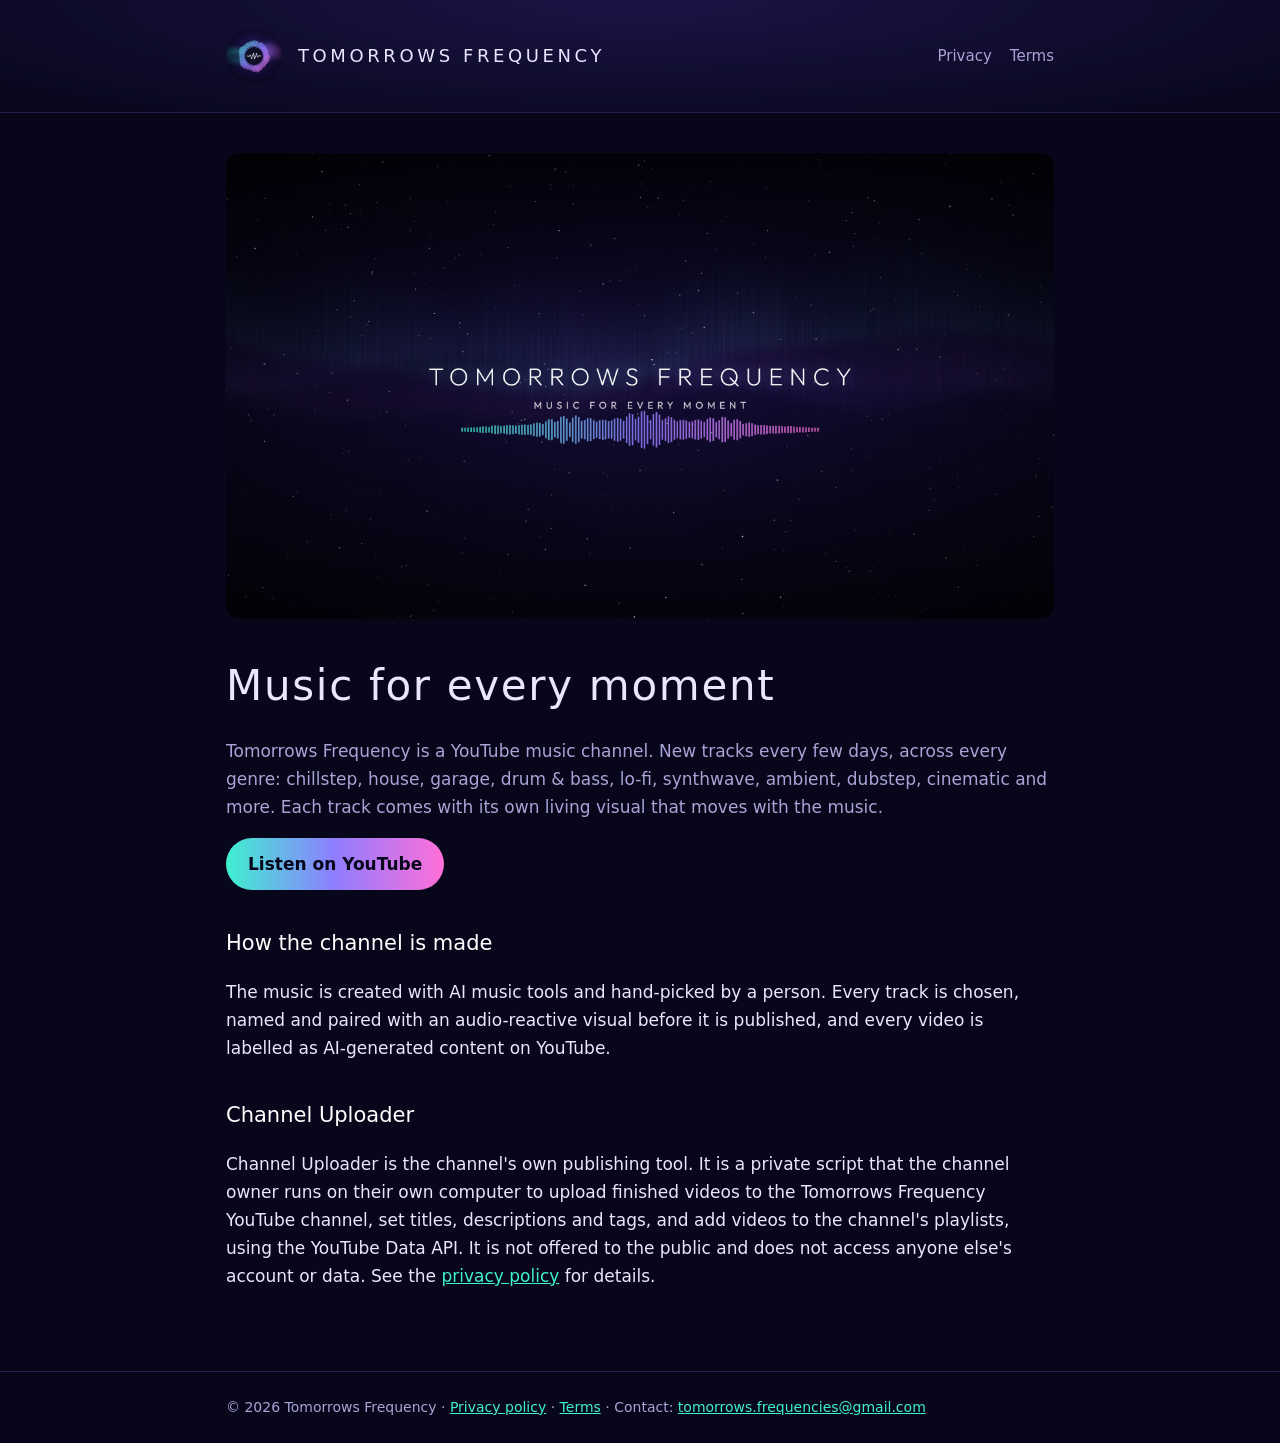
==== index.html @ d018722a "Tomorrows Frequency site: home, privacy policy, terms Co-Authored-By: Claude Opus 5.5 <noreply@anthr" ====
<!doctype html>
<html lang="en"><head><meta charset="utf-8"><meta name="viewport" content="width=device-width,initial-scale=1">
<title>Tomorrows Frequency</title>
<meta name="description" content="Tomorrows Frequency: new music every few days across every genre, each with its own living visual.">
<link rel="icon" href="avatar.png"><link rel="stylesheet" href="style.css"></head>
<body>
<header><div class="wrap"><img src="avatar.png" alt=""><a class="home" href="./">TOMORROWS FREQUENCY</a>
<nav><a href="privacy.html">Privacy</a><a href="terms.html">Terms</a></nav></div></header>
<main><div class="wrap">
  <div class="hero"><img src="banner.png" alt="Tomorrows Frequency banner: an aurora over a starry night sky"></div>
  <h1>Music for every moment</h1>
  <p class="muted">Tomorrows Frequency is a YouTube music channel. New tracks every few days, across every genre: chillstep, house, garage, drum &amp; bass, lo-fi, synthwave, ambient, dubstep, cinematic and more. Each track comes with its own living visual that moves with the music.</p>
  <p><a class="btn" href="https://www.youtube.com/@TomorrowsFrequency">Listen on YouTube</a></p>

  <h2>How the channel is made</h2>
  <p>The music is created with AI music tools and hand-picked by a person. Every track is chosen, named and paired with an audio-reactive visual before it is published, and every video is labelled as AI-generated content on YouTube.</p>

  <h2>Channel Uploader</h2>
  <p>Channel Uploader is the channel's own publishing tool. It is a private script that the channel owner runs on their own computer to upload finished videos to the Tomorrows Frequency YouTube channel, set titles, descriptions and tags, and add videos to the channel's playlists, using the YouTube Data API. It is not offered to the public and does not access anyone else's account or data. See the <a href="privacy.html">privacy policy</a> for details.</p>
</div></main>
<footer><div class="wrap">© 2026 Tomorrows Frequency · <a href="privacy.html">Privacy policy</a> · <a href="terms.html">Terms</a> · Contact: <a href="mailto:tomorrows.frequencies@gmail.com">tomorrows.frequencies@gmail.com</a></div></footer>
</body></html>
---- style.css ----
:root{--bg:#07061a;--panel:#100d2b;--text:#e9e6ff;--muted:#a9a3d6;--a:#3ff0d0;--b:#8f7dff;--c:#ff6fd8}
*{box-sizing:border-box}
html,body{margin:0;background:var(--bg);color:var(--text);font:17px/1.65 system-ui,-apple-system,"Segoe UI",sans-serif}
a{color:var(--a)}
header{padding:28px 16px;border-bottom:1px solid #221d4d;background:radial-gradient(ellipse at top,#1a1446,var(--bg))}
header .wrap{display:flex;align-items:center;gap:16px}
header img{width:56px;height:56px;border-radius:50%}
header a.home{color:var(--text);text-decoration:none;font-weight:300;letter-spacing:.2em;font-size:18px}
nav{margin-left:auto;display:flex;gap:18px;font-size:15px}
nav a{color:var(--muted);text-decoration:none}
nav a:hover{color:var(--text)}
.wrap{max-width:860px;margin:0 auto;padding:0 16px}
main{padding:40px 0 64px}
h1{font-weight:300;letter-spacing:.04em;font-size:clamp(28px,5vw,42px);margin:0 0 8px}
h2{font-weight:500;font-size:21px;margin:36px 0 8px;color:#fff}
.muted{color:var(--muted)}
.hero{border-radius:14px;overflow:hidden;margin:0 0 32px}
.hero img{width:100%;display:block}
.btn{display:inline-block;padding:12px 22px;border-radius:999px;background:linear-gradient(90deg,var(--a),var(--b),var(--c));color:#07061a;font-weight:600;text-decoration:none}
footer{border-top:1px solid #221d4d;padding:24px 0;color:var(--muted);font-size:14px}
ul{padding-left:22px}
@media (max-width:560px){nav{gap:12px;font-size:14px}header img{width:44px;height:44px}}
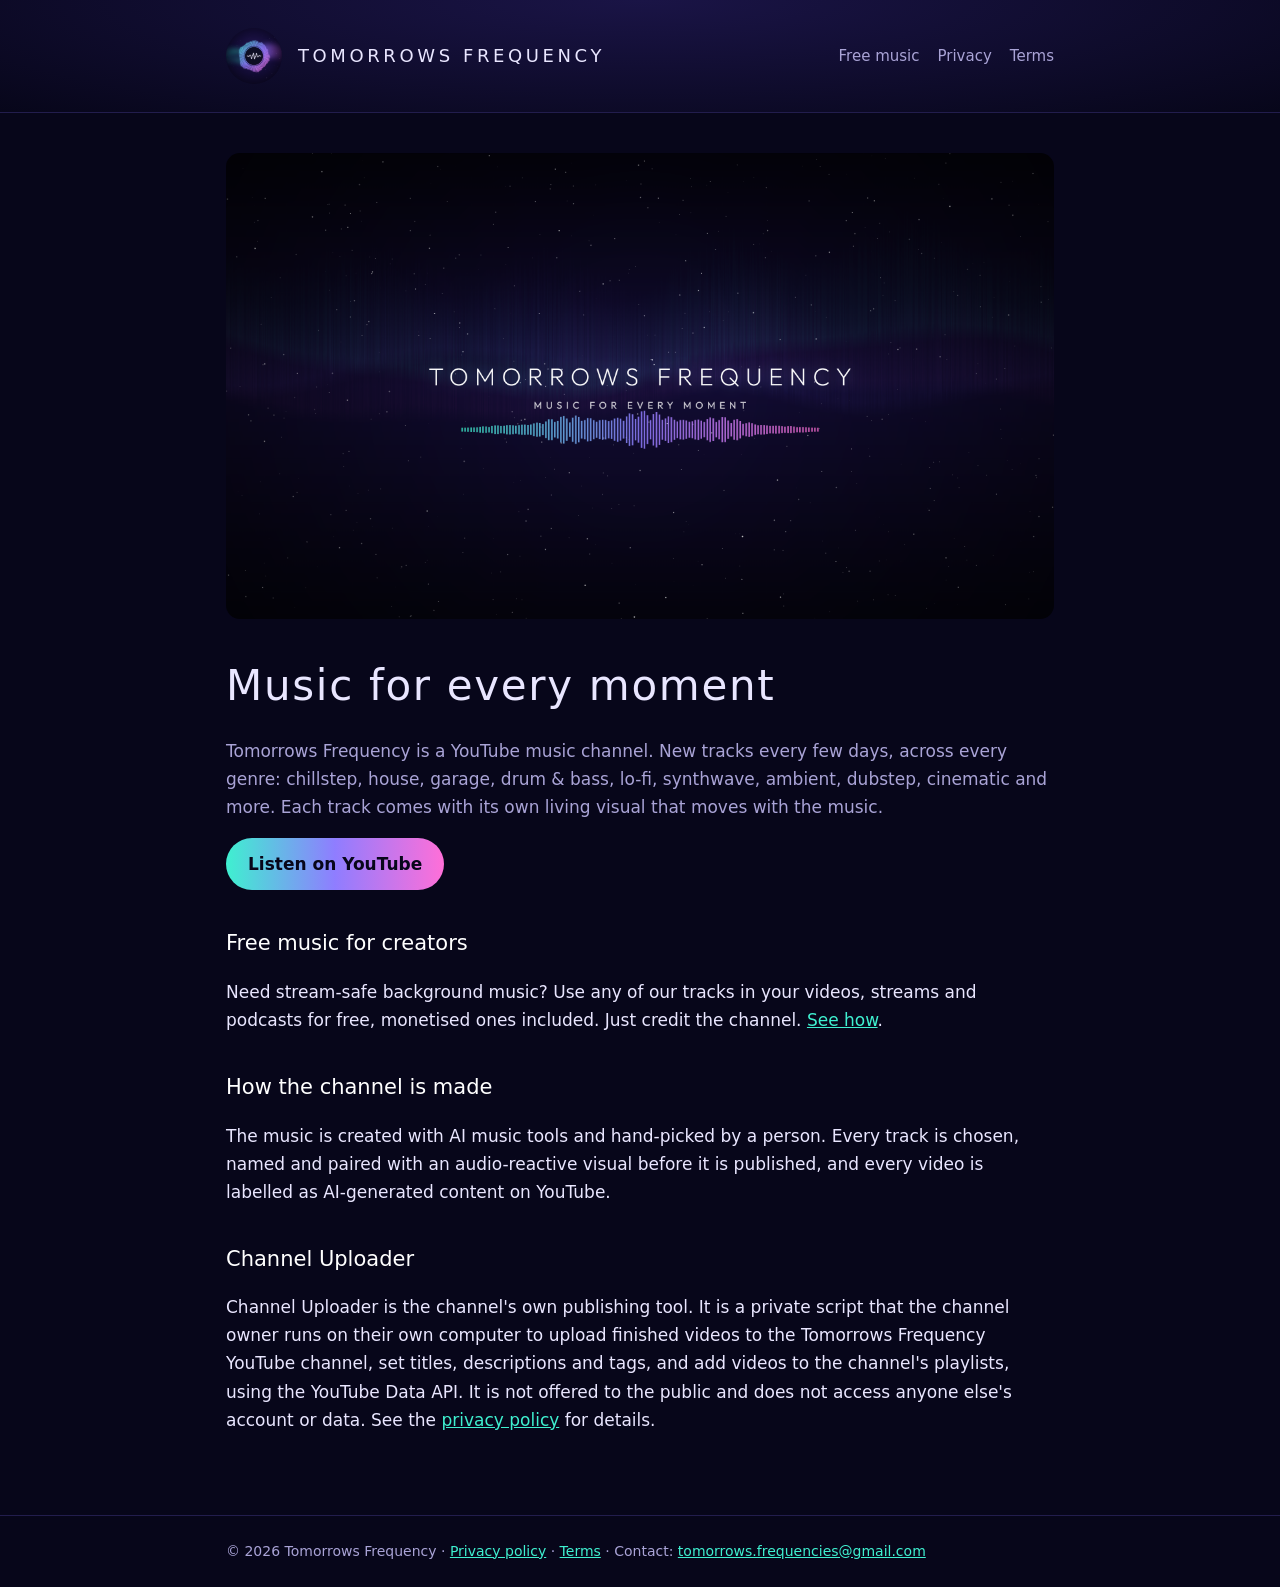
==== commit e8c8cc2b: "Add free music for creators page and licence Co-Authored-By: Claude Opus 5.5 <noreply@anthropic.com>" ====
--- a/index.html
+++ b/index.html
@@ -5,12 +5,15 @@
 <link rel="icon" href="avatar.png"><link rel="stylesheet" href="style.css"></head>
 <body>
 <header><div class="wrap"><img src="avatar.png" alt=""><a class="home" href="./">TOMORROWS FREQUENCY</a>
-<nav><a href="privacy.html">Privacy</a><a href="terms.html">Terms</a></nav></div></header>
+<nav><a href="free-music.html">Free music</a><a href="privacy.html">Privacy</a><a href="terms.html">Terms</a></nav></div></header>
 <main><div class="wrap">
   <div class="hero"><img src="banner.png" alt="Tomorrows Frequency banner: an aurora over a starry night sky"></div>
   <h1>Music for every moment</h1>
   <p class="muted">Tomorrows Frequency is a YouTube music channel. New tracks every few days, across every genre: chillstep, house, garage, drum &amp; bass, lo-fi, synthwave, ambient, dubstep, cinematic and more. Each track comes with its own living visual that moves with the music.</p>
   <p><a class="btn" href="https://www.youtube.com/@TomorrowsFrequency">Listen on YouTube</a></p>
+
+  <h2>Free music for creators</h2>
+  <p>Need stream-safe background music? Use any of our tracks in your videos, streams and podcasts for free, monetised ones included. Just credit the channel. <a href="free-music.html">See how</a>.</p>
 
   <h2>How the channel is made</h2>
   <p>The music is created with AI music tools and hand-picked by a person. Every track is chosen, named and paired with an audio-reactive visual before it is published, and every video is labelled as AI-generated content on YouTube.</p>
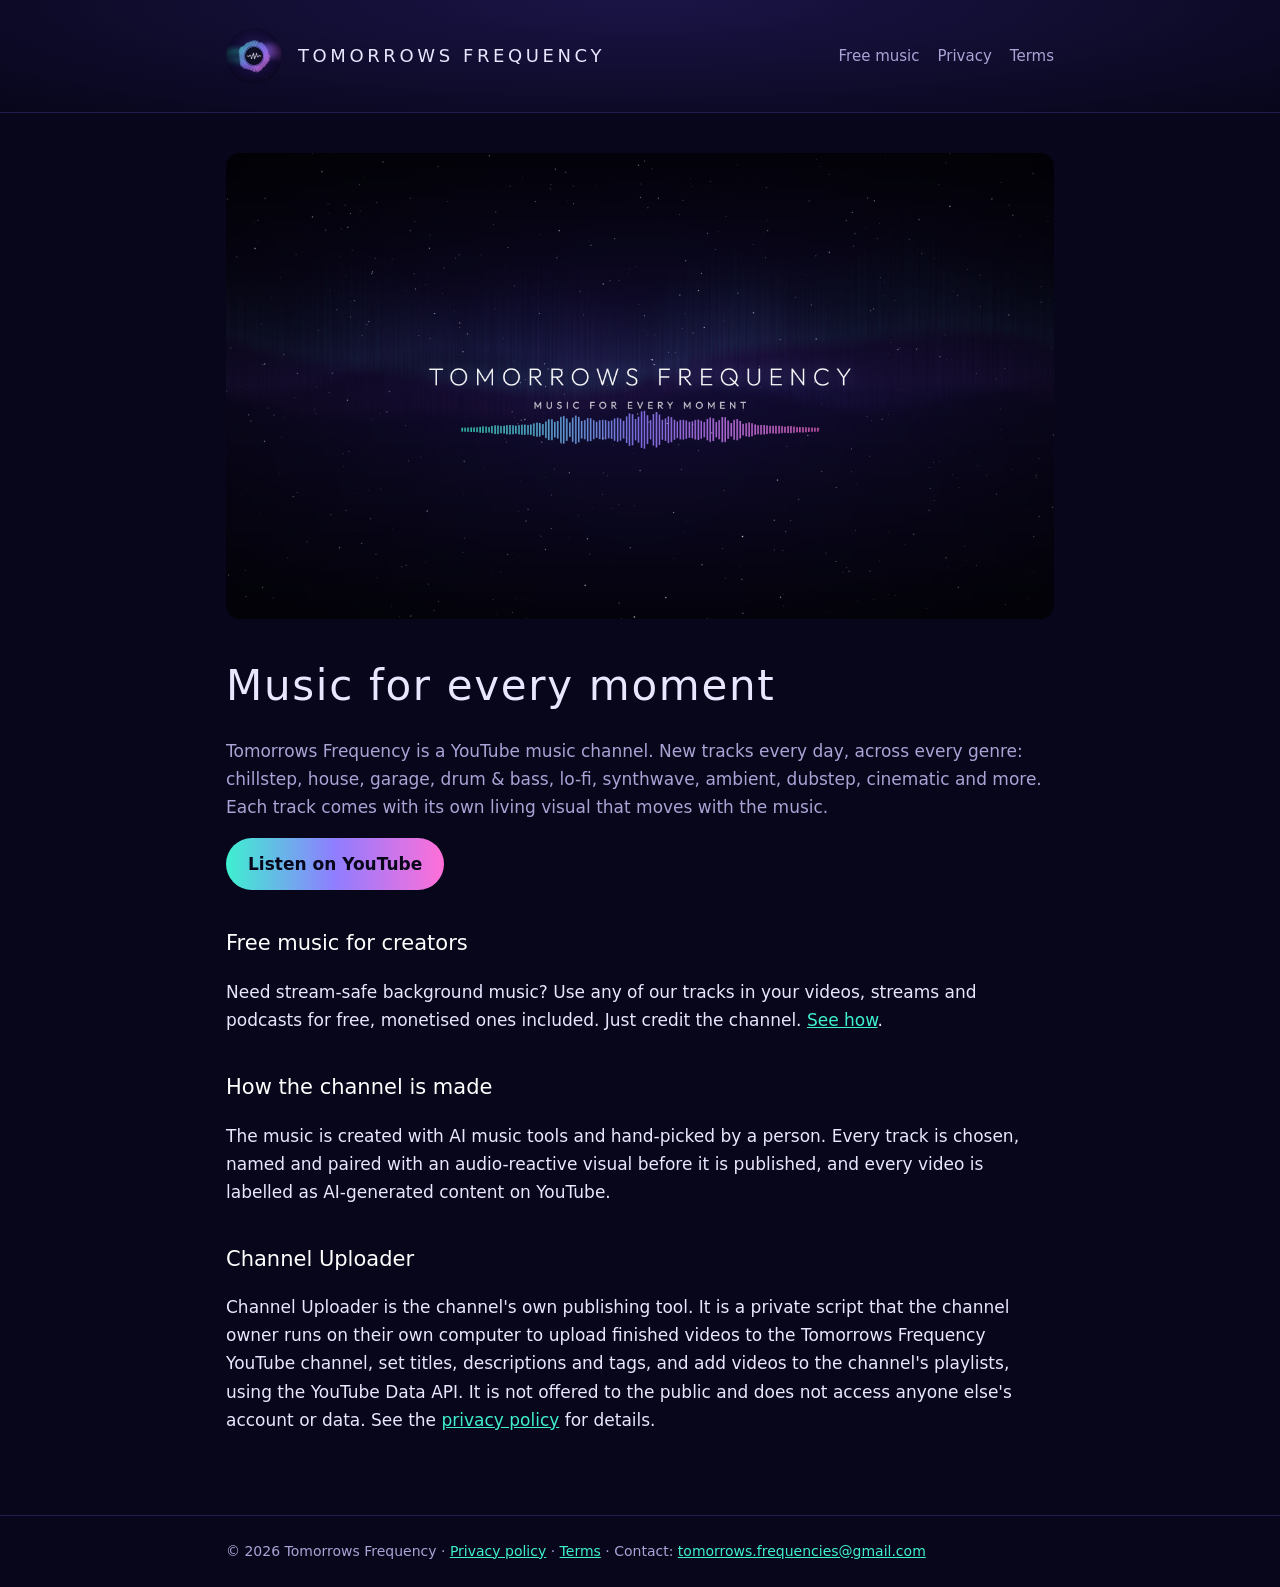
==== commit c9484074: "Daily releases wording Co-Authored-By: Claude Opus 5.5 <noreply@anthropic.com>" ====
--- a/index.html
+++ b/index.html
@@ -1,7 +1,7 @@
 <!doctype html>
 <html lang="en"><head><meta charset="utf-8"><meta name="viewport" content="width=device-width,initial-scale=1">
 <title>Tomorrows Frequency</title>
-<meta name="description" content="Tomorrows Frequency: new music every few days across every genre, each with its own living visual.">
+<meta name="description" content="Tomorrows Frequency: new music every day across every genre, each with its own living visual.">
 <link rel="icon" href="avatar.png"><link rel="stylesheet" href="style.css"></head>
 <body>
 <header><div class="wrap"><img src="avatar.png" alt=""><a class="home" href="./">TOMORROWS FREQUENCY</a>
@@ -9,7 +9,7 @@
 <main><div class="wrap">
   <div class="hero"><img src="banner.png" alt="Tomorrows Frequency banner: an aurora over a starry night sky"></div>
   <h1>Music for every moment</h1>
-  <p class="muted">Tomorrows Frequency is a YouTube music channel. New tracks every few days, across every genre: chillstep, house, garage, drum &amp; bass, lo-fi, synthwave, ambient, dubstep, cinematic and more. Each track comes with its own living visual that moves with the music.</p>
+  <p class="muted">Tomorrows Frequency is a YouTube music channel. New tracks every day, across every genre: chillstep, house, garage, drum &amp; bass, lo-fi, synthwave, ambient, dubstep, cinematic and more. Each track comes with its own living visual that moves with the music.</p>
   <p><a class="btn" href="https://www.youtube.com/@TomorrowsFrequency">Listen on YouTube</a></p>
 
   <h2>Free music for creators</h2>
